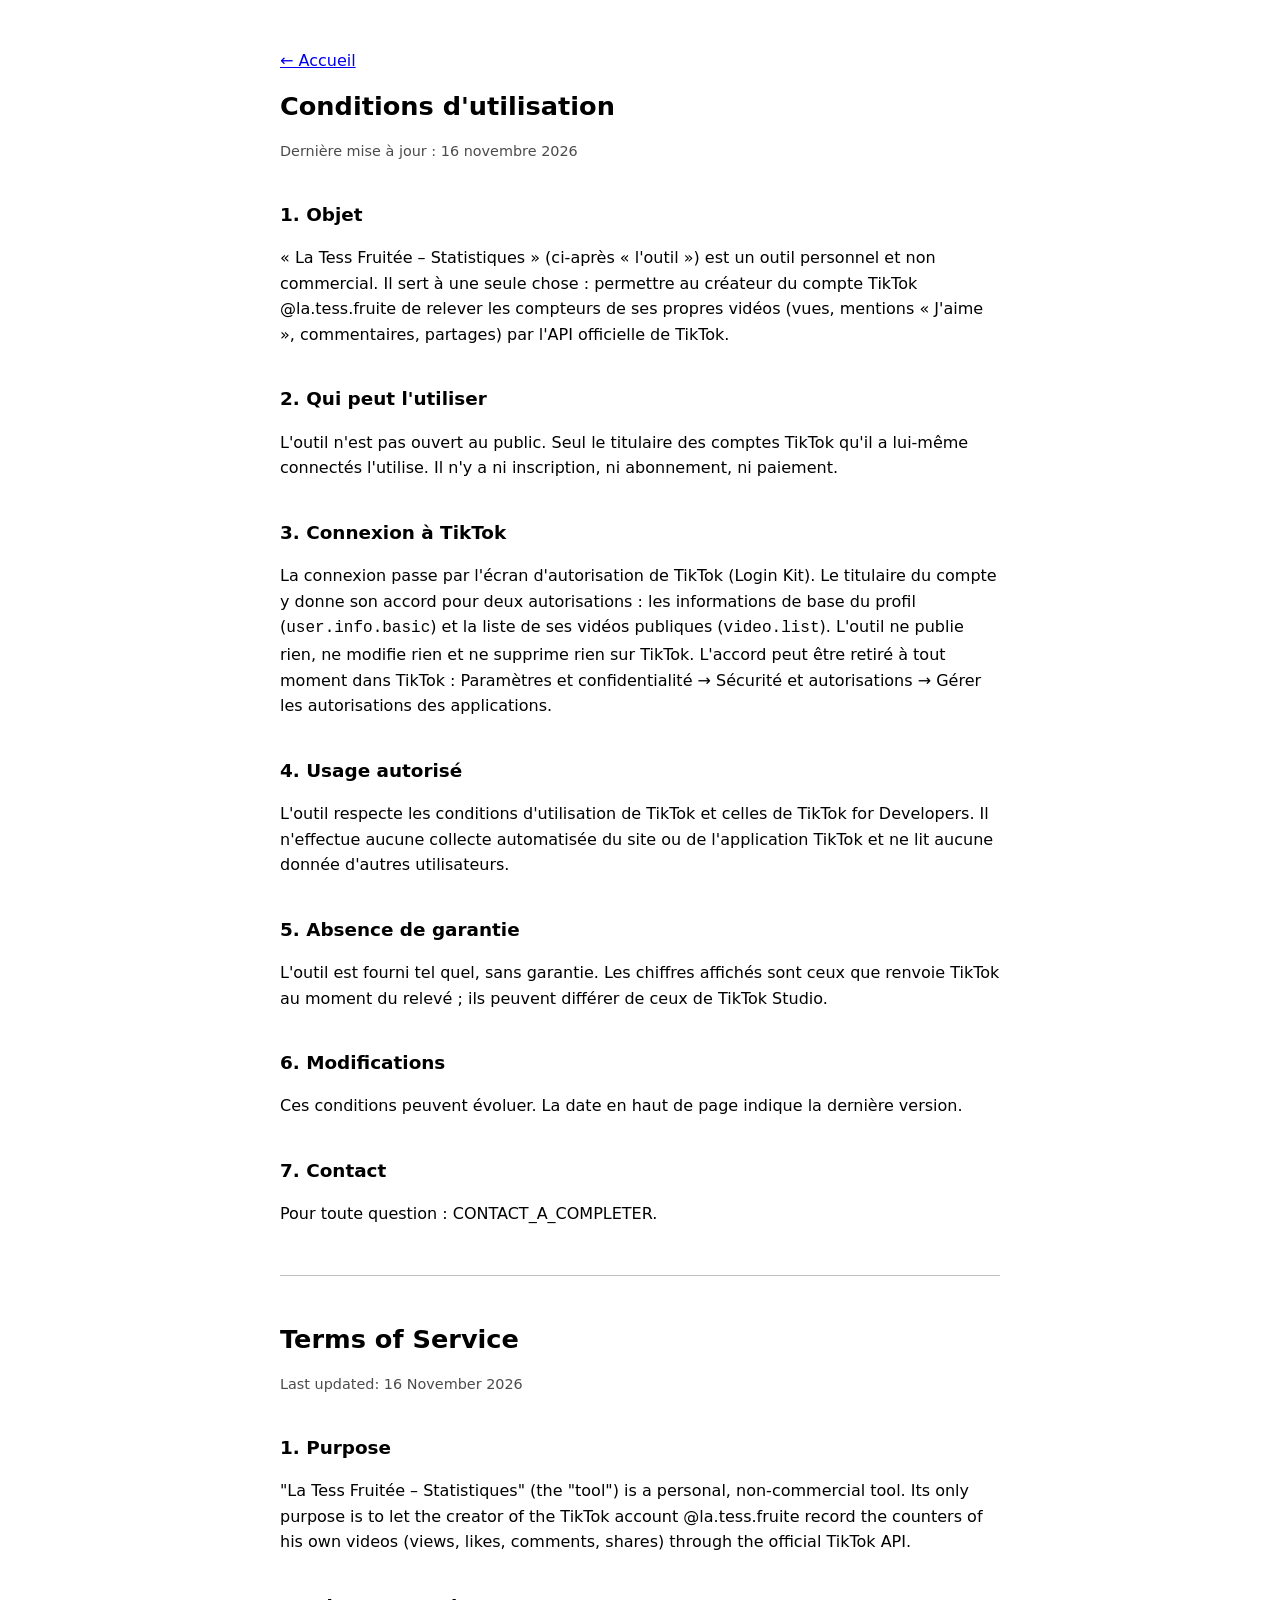
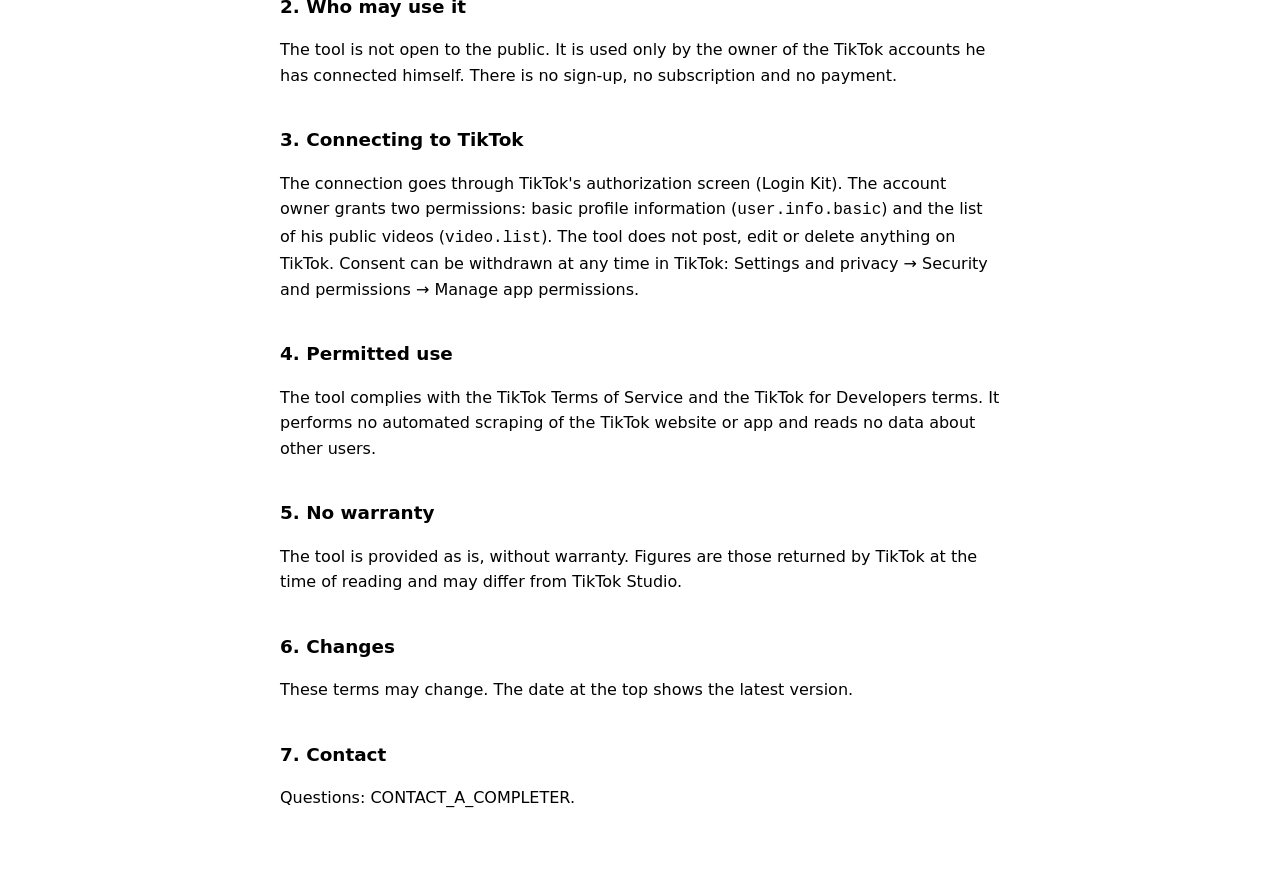
==== conditions.html @ 5ef8bf2a "Pages legales : conditions d'utilisation et politique de confidentialite" ====
<!doctype html>
<html lang="fr">
<head>
<meta charset="utf-8">
<meta name="viewport" content="width=device-width, initial-scale=1">
<title>Conditions d'utilisation – La Tess Fruitée – Statistiques</title>
<link rel="stylesheet" href="style.css">
</head>
<body>
<main>
  <p><a href="index.html">← Accueil</a></p>
  <h1>Conditions d'utilisation</h1>
  <p class="maj">Dernière mise à jour : 16 novembre 2026</p>

  <h2>1. Objet</h2>
  <p>« La Tess Fruitée – Statistiques » (ci-après « l'outil ») est un outil personnel et non commercial. Il sert à
    une seule chose : permettre au créateur du compte TikTok @la.tess.fruite de relever les compteurs de ses propres
    vidéos (vues, mentions « J'aime », commentaires, partages) par l'API officielle de TikTok.</p>

  <h2>2. Qui peut l'utiliser</h2>
  <p>L'outil n'est pas ouvert au public. Seul le titulaire des comptes TikTok qu'il a lui-même connectés l'utilise.
    Il n'y a ni inscription, ni abonnement, ni paiement.</p>

  <h2>3. Connexion à TikTok</h2>
  <p>La connexion passe par l'écran d'autorisation de TikTok (Login Kit). Le titulaire du compte y donne son accord
    pour deux autorisations : les informations de base du profil (<code>user.info.basic</code>) et la liste de ses
    vidéos publiques (<code>video.list</code>). L'outil ne publie rien, ne modifie rien et ne supprime rien sur
    TikTok. L'accord peut être retiré à tout moment dans TikTok : Paramètres et confidentialité → Sécurité et
    autorisations → Gérer les autorisations des applications.</p>

  <h2>4. Usage autorisé</h2>
  <p>L'outil respecte les conditions d'utilisation de TikTok et celles de TikTok for Developers. Il n'effectue
    aucune collecte automatisée du site ou de l'application TikTok et ne lit aucune donnée d'autres utilisateurs.</p>

  <h2>5. Absence de garantie</h2>
  <p>L'outil est fourni tel quel, sans garantie. Les chiffres affichés sont ceux que renvoie TikTok au moment du
    relevé ; ils peuvent différer de ceux de TikTok Studio.</p>

  <h2>6. Modifications</h2>
  <p>Ces conditions peuvent évoluer. La date en haut de page indique la dernière version.</p>

  <h2>7. Contact</h2>
  <p>Pour toute question : <span class="contact">CONTACT_A_COMPLETER</span>.</p>

  <hr>

  <h1 lang="en">Terms of Service</h1>
  <div lang="en">
  <p class="maj">Last updated: 16 November 2026</p>

  <h2>1. Purpose</h2>
  <p>"La Tess Fruitée – Statistiques" (the "tool") is a personal, non-commercial tool. Its only purpose is to let
    the creator of the TikTok account @la.tess.fruite record the counters of his own videos (views, likes, comments,
    shares) through the official TikTok API.</p>

  <h2>2. Who may use it</h2>
  <p>The tool is not open to the public. It is used only by the owner of the TikTok accounts he has connected
    himself. There is no sign-up, no subscription and no payment.</p>

  <h2>3. Connecting to TikTok</h2>
  <p>The connection goes through TikTok's authorization screen (Login Kit). The account owner grants two
    permissions: basic profile information (<code>user.info.basic</code>) and the list of his public videos
    (<code>video.list</code>). The tool does not post, edit or delete anything on TikTok. Consent can be withdrawn
    at any time in TikTok: Settings and privacy → Security and permissions → Manage app permissions.</p>

  <h2>4. Permitted use</h2>
  <p>The tool complies with the TikTok Terms of Service and the TikTok for Developers terms. It performs no
    automated scraping of the TikTok website or app and reads no data about other users.</p>

  <h2>5. No warranty</h2>
  <p>The tool is provided as is, without warranty. Figures are those returned by TikTok at the time of reading and
    may differ from TikTok Studio.</p>

  <h2>6. Changes</h2>
  <p>These terms may change. The date at the top shows the latest version.</p>

  <h2>7. Contact</h2>
  <p>Questions: <span class="contact">CONTACT_A_COMPLETER</span>.</p>
  </div>
</main>
</body>
</html>
---- style.css ----
:root { color-scheme: light dark; }
body { margin: 0; font: 16px/1.6 system-ui, -apple-system, "Segoe UI", sans-serif; }
main { max-width: 720px; margin: 0 auto; padding: 32px 16px 64px; }
h1 { font-size: 1.6rem; line-height: 1.25; }
h2 { font-size: 1.15rem; margin-top: 2em; }
.maj { opacity: .7; font-size: .9rem; }
hr { margin: 3em 0; border: 0; border-top: 1px solid currentColor; opacity: .25; }
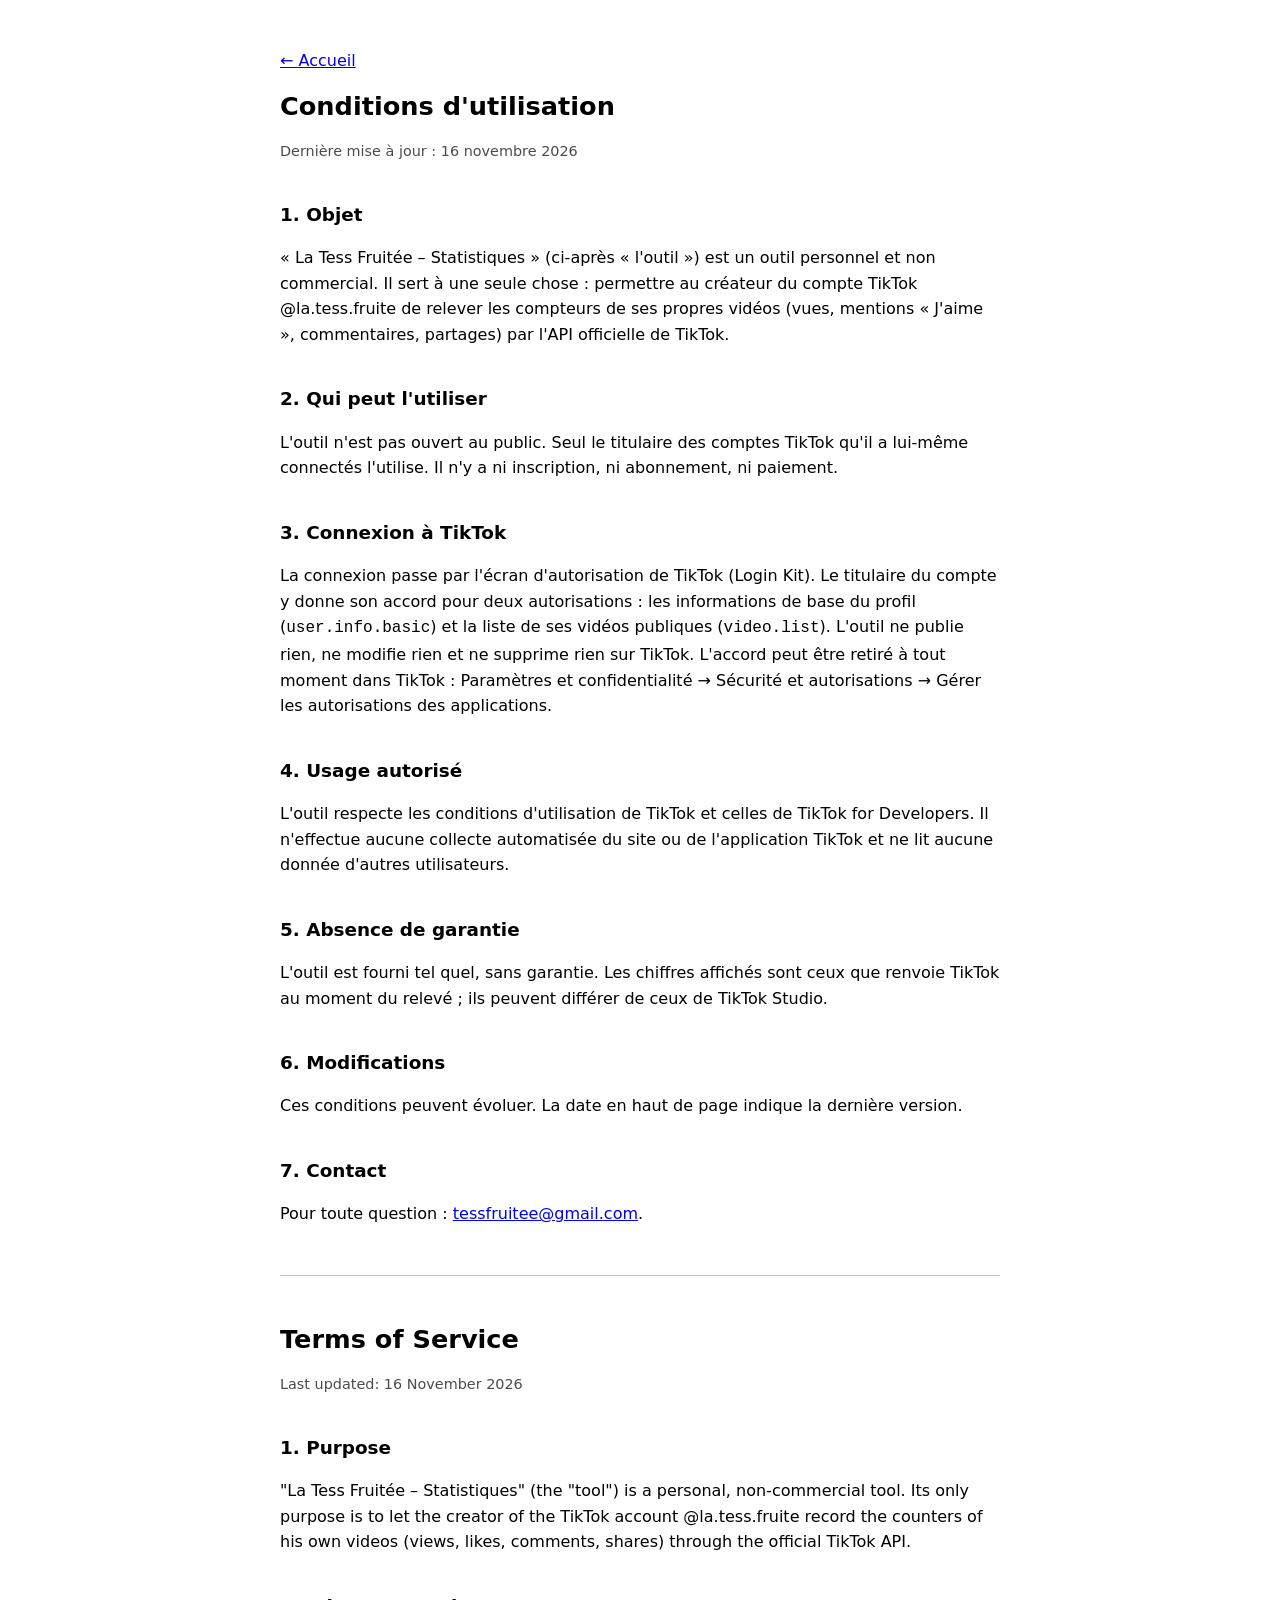
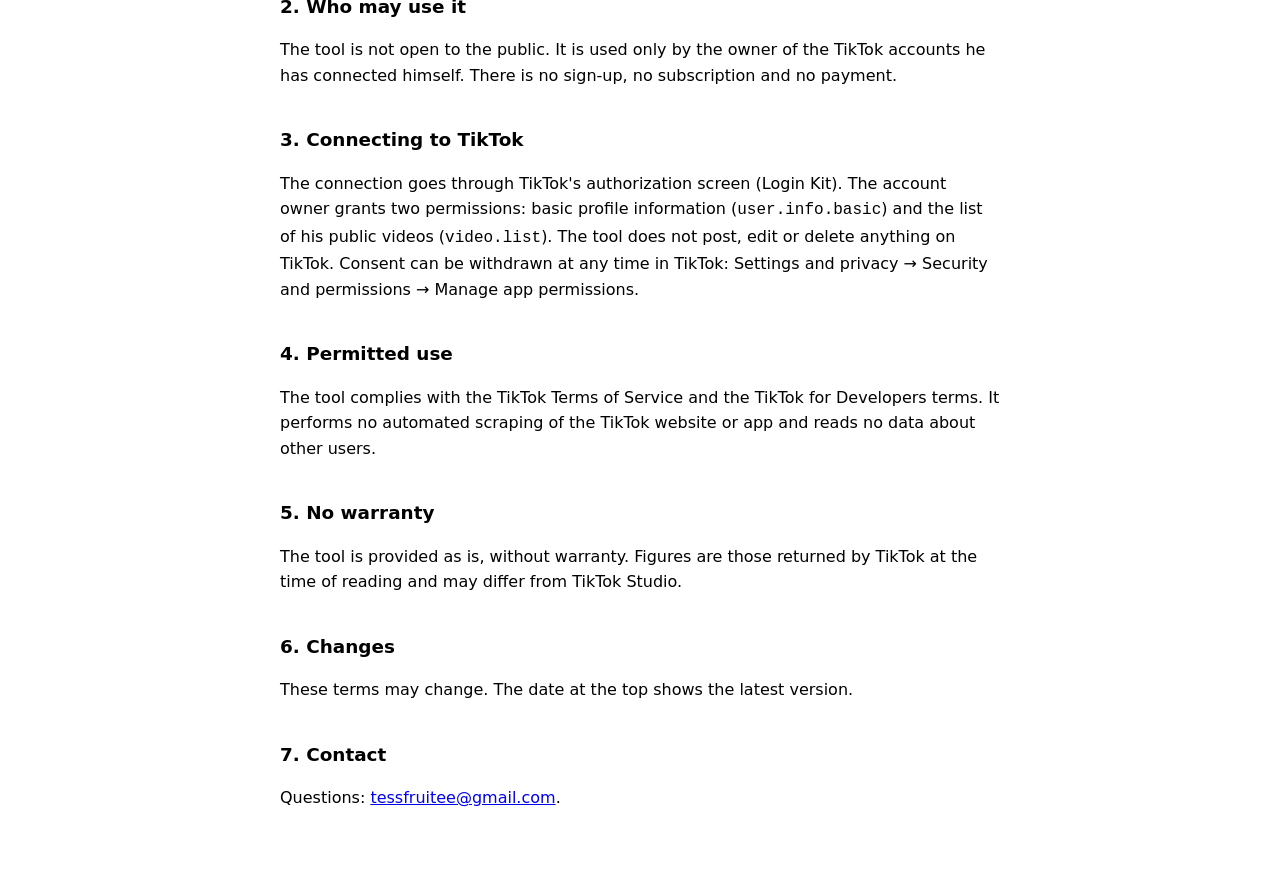
==== commit 87993739: "Adresse de contact" ====
--- a/conditions.html
+++ b/conditions.html
@@ -40,7 +40,7 @@
   <p>Ces conditions peuvent évoluer. La date en haut de page indique la dernière version.</p>
 
   <h2>7. Contact</h2>
-  <p>Pour toute question : <span class="contact">CONTACT_A_COMPLETER</span>.</p>
+  <p>Pour toute question : <a href="mailto:tessfruitee@gmail.com">tessfruitee@gmail.com</a>.</p>
 
   <hr>
 
@@ -75,7 +75,7 @@
   <p>These terms may change. The date at the top shows the latest version.</p>
 
   <h2>7. Contact</h2>
-  <p>Questions: <span class="contact">CONTACT_A_COMPLETER</span>.</p>
+  <p>Questions: <a href="mailto:tessfruitee@gmail.com">tessfruitee@gmail.com</a>.</p>
   </div>
 </main>
 </body>
